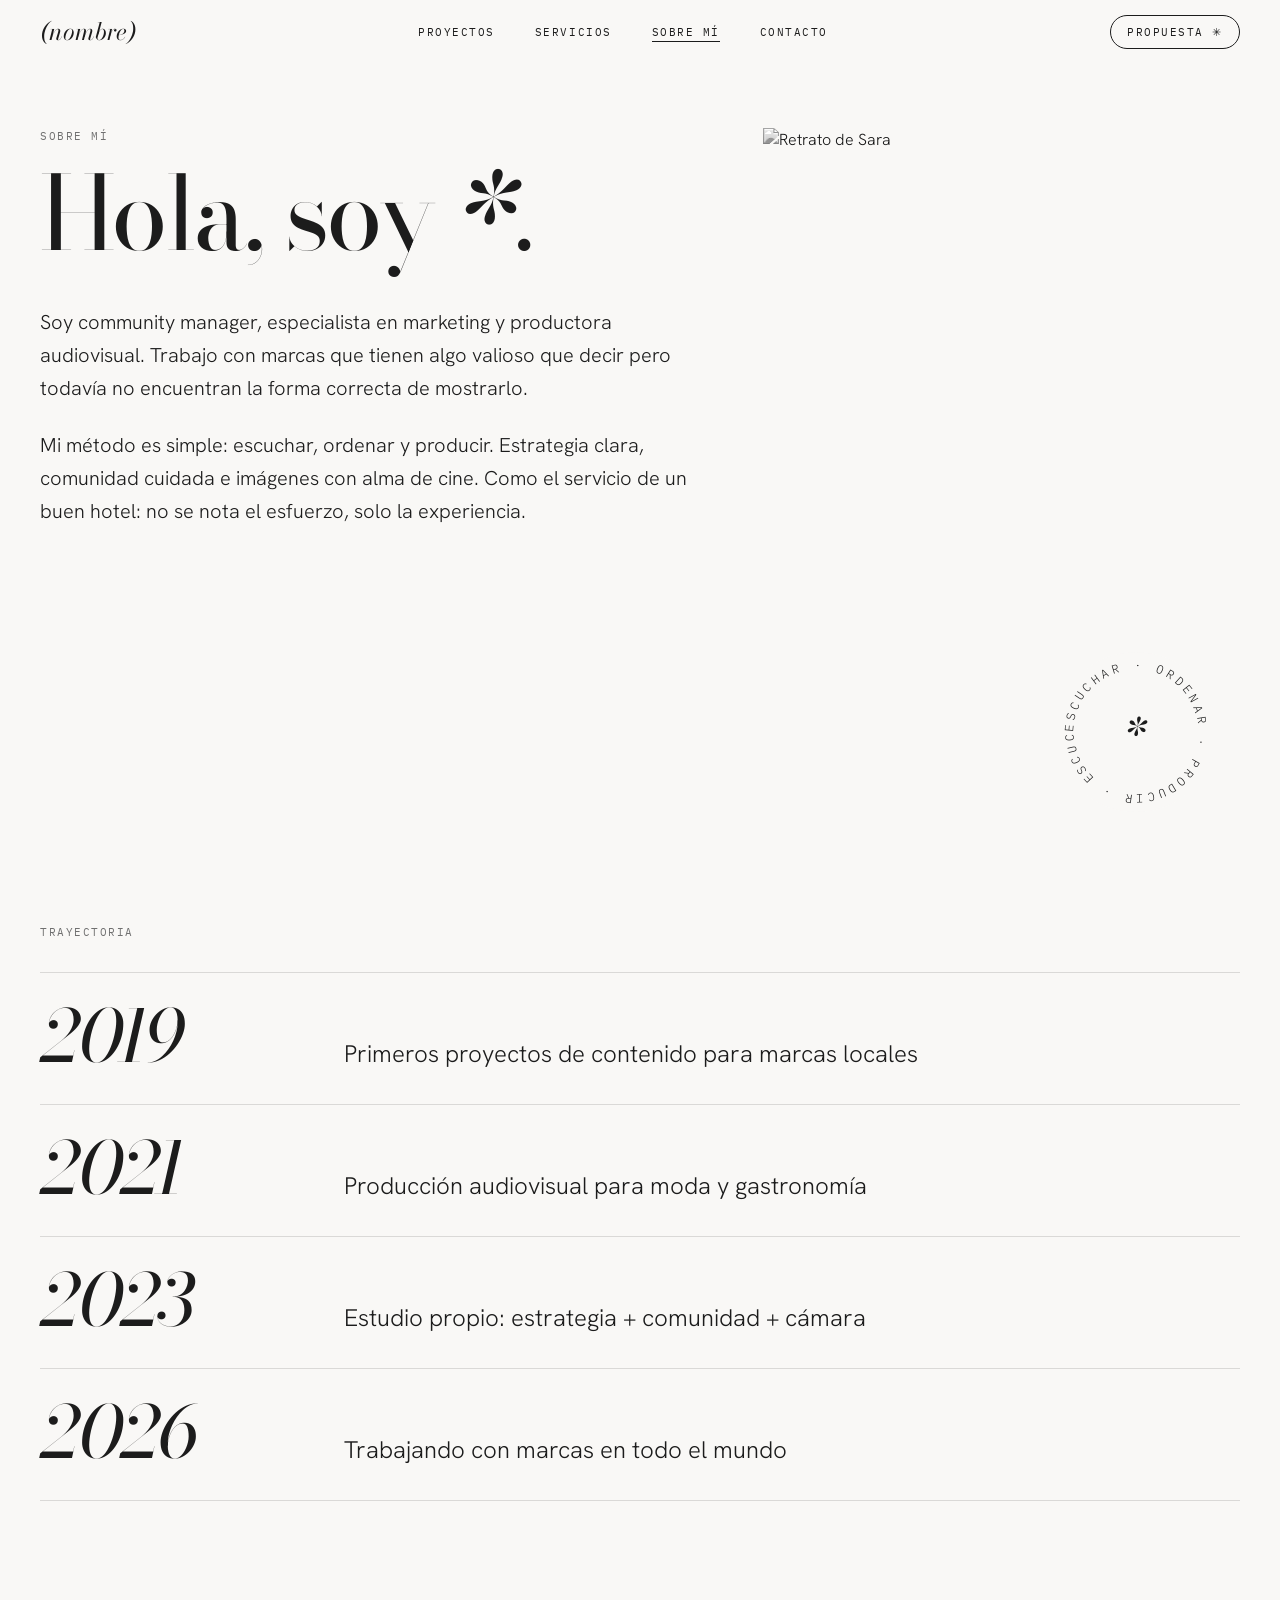
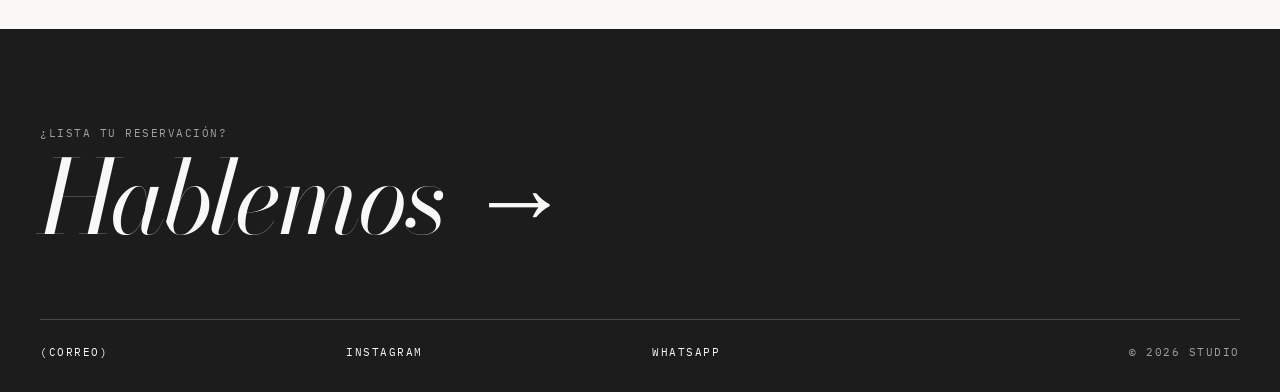
==== sobre-mi.html @ e4e84580 "Add files via upload" ====
<!doctype html>
<html lang="es">
  <head>
    <meta charset="utf-8" />
    <meta name="viewport" content="width=device-width, initial-scale=1" />
    <title>Sobre mí — Sara</title>
    <meta
      name="description"
      content="Conoce a Sara: community manager, estratega de marketing y productora audiovisual."
    />
    <meta property="og:title" content="Sobre mí — Sara" />
    <meta property="og:description" content="La historia y el método detrás de cada proyecto." />
    <link rel="icon" href="assets/favicon.ico" type="image/x-icon" />

    <!-- Tipografías de Google Fonts -->
    <link rel="preconnect" href="https://fonts.googleapis.com" />
    <link rel="preconnect" href="https://fonts.gstatic.com" crossorigin />
    <link
      rel="stylesheet"
      href="https://fonts.googleapis.com/css2?family=Bodoni+Moda:ital,opsz,wght@0,6..96,400;0,6..96,500;1,6..96,400&family=Hanken+Grotesk:wght@300;400;500&family=IBM+Plex+Mono:wght@400;500&display=swap"
    />

    <!-- Hoja de estilos principal -->
    <link rel="stylesheet" href="styles.css" />
  </head>
  <body>
    <!-- ================= CABECERA ================= -->
    <header class="site-header">
      <div class="container header-inner">
        <a href="index.html" class="brand-logo">(nombre)</a>

        <nav class="label desktop-nav" aria-label="Navegación principal">
          <a href="proyectos.html" class="link-line">Proyectos</a>
          <a href="servicios.html" class="link-line">Servicios</a>
          <a href="sobre-mi.html" class="link-line active">Sobre mí</a>
          <a href="contacto.html" class="link-line">Contacto</a>
        </nav>

        <div class="label desktop-cta">
          <a href="propuesta.html" class="pill-cta">PROPUESTA ✳</a>
        </div>

        <button class="label menu-toggle" aria-label="Abrir menú" aria-expanded="false">Menú</button>
      </div>

      <div class="mobile-menu">
        <nav class="mobile-nav-list">
          <a href="proyectos.html" class="display animate-rise mobile-nav-link" style="animation-delay: 0ms">Proyectos</a>
          <a href="servicios.html" class="display animate-rise mobile-nav-link" style="animation-delay: 70ms">Servicios</a>
          <a href="sobre-mi.html" class="display animate-rise mobile-nav-link" style="animation-delay: 140ms">Sobre mí</a>
          <a href="contacto.html" class="display animate-rise mobile-nav-link" style="animation-delay: 210ms">Contacto</a>
          <a href="propuesta.html" class="display animate-rise mobile-nav-link" style="animation-delay: 280ms">Propuesta</a>
        </nav>
      </div>
    </header>

    <!-- ================= CONTENIDO PRINCIPAL ================= -->
    <main>
      <div class="container page-wrapper">
        <div class="about-grid">
          <div class="about-left">
            <p class="label text-muted">Sobre mí</p>
            <h1 class="display page-giant-title">Hola, soy <em>*.</em></h1>

            <div class="reveal about-bio">
              <p style="margin: 0">
                Soy community manager, especialista en marketing y productora audiovisual. Trabajo con marcas que
                tienen algo valioso que decir pero todavía no encuentran la forma correcta de mostrarlo.
              </p>
              <p style="margin: 0">
                Mi método es simple: escuchar, ordenar y producir. Estrategia clara, comunidad cuidada e imágenes con
                alma de cine. Como el servicio de un buen hotel: no se nota el esfuerzo, solo la experiencia.
              </p>
            </div>
          </div>

          <div class="about-right">
            <img
              src="assets/sara-hero.jpg"
              alt="Retrato de Sara"
              width="1200"
              height="1600"
              class="photo about-portrait"
            />
            <div class="seal about-seal">
              <svg viewBox="0 0 200 200">
                <defs>
                  <path id="seal-circle-about" d="M100,100 m-78,0 a78,78 0 1,1 156,0 a78,78 0 1,1 -156,0" />
                </defs>
                <text>
                  <textPath href="#seal-circle-about">
                    Escuchar · Ordenar · Producir · Escuchar · Ordenar · Producir ·
                  </textPath>
                </text>
              </svg>
              <span class="seal-center">*</span>
            </div>
          </div>
        </div>

        <!-- Línea de tiempo (Trayectoria) -->
        <section class="timeline-section">
          <p class="label text-muted" style="margin-bottom: 2rem">Trayectoria</p>

          <div class="reveal timeline-row" style="transition-delay: 0ms">
            <span class="display timeline-year">2019</span>
            <span class="timeline-text">Primeros proyectos de contenido para marcas locales</span>
          </div>

          <div class="reveal timeline-row" style="transition-delay: 80ms">
            <span class="display timeline-year">2021</span>
            <span class="timeline-text">Producción audiovisual para moda y gastronomía</span>
          </div>

          <div class="reveal timeline-row" style="transition-delay: 160ms">
            <span class="display timeline-year">2023</span>
            <span class="timeline-text">Estudio propio: estrategia + comunidad + cámara</span>
          </div>

          <div class="reveal timeline-row" style="transition-delay: 240ms">
            <span class="display timeline-year">2026</span>
            <span class="timeline-text">Trabajando con marcas en todo el mundo</span>
          </div>
        </section>
      </div>
    </main>

    <!-- ================= PIE DE PÁGINA ================= -->
    <footer class="site-footer">
      <div class="container footer-inner">
        <p class="label footer-kicker">¿Lista tu reservación?</p>
        <a href="contacto.html" class="display footer-giant-link">
          Hablemos <span class="footer-arrow">→</span>
        </a>

        <div class="label footer-bottom">
          <a href="mailto:hola@sara.studio" class="link-line" style="width: fit-content">(CORREO)</a>
          <a href="https://instagram.com/" target="_blank" rel="noreferrer" class="link-line" style="width: fit-content">
            Instagram
          </a>
          <a href="https://wa.me/" target="_blank" rel="noreferrer" class="link-line" style="width: fit-content">
            WhatsApp
          </a>
          <span class="footer-copy">© 2026 STUDIO</span>
        </div>
      </div>
    </footer>

    <script src="main.js"></script>
  </body>
</html>
---- styles.css ----
/* ==========================================================================
   PORTFOLIO EDITORIAL — HOJA DE ESTILOS PRINCIPAL (styles.css)
   Estética: Blanco y negro, minimalista, lujo silencioso ("Hotel 5 estrellas")
   Tipografías: Bodoni Moda (Display) · Hanken Grotesk (Texto) · IBM Plex Mono (Labels)
   ========================================================================== */

:root {
  --font-display: "Bodoni Moda", "Times New Roman", serif;
  --font-sans: "Hanken Grotesk", ui-sans-serif, system-ui, -apple-system, sans-serif;
  --font-mono: "IBM Plex Mono", ui-monospace, monospace;

  --paper: #f9f8f6;
  --ink: #1c1c1c;
  --muted: #707070;
  --accent: #eae8e3;
  --border: rgba(28, 28, 28, 0.14);
  --input: rgba(28, 28, 28, 0.25);
  --destructive: #9e2a2b;

  --ease-lux: cubic-bezier(0.19, 1, 0.22, 1);
}

/* ==========================================================================
   1. RESET Y BASE
   ========================================================================== */

*,
*::before,
*::after {
  box-sizing: border-box;
  border-color: var(--border);
}

html {
  scroll-behavior: smooth;
}

body {
  margin: 0;
  background-color: var(--paper);
  color: var(--ink);
  font-family: var(--font-sans);
  font-weight: 300;
  line-height: 1.5;
  -webkit-font-smoothing: antialiased;
  overflow-x: hidden;
}

::selection {
  background: var(--ink);
  color: var(--paper);
}

a {
  color: inherit;
  text-decoration: none;
}

ul,
ol {
  list-style: none;
  margin: 0;
  padding: 0;
}

img {
  display: block;
  max-width: 100%;
  height: auto;
}

button,
input,
textarea {
  font-family: inherit;
  color: inherit;
}

main {
  min-height: 100vh;
}

/* ==========================================================================
   2. TIPOGRAFÍA Y UTILIDADES EDITORIALES
   ========================================================================== */

.container {
  max-width: 1600px;
  margin-left: auto;
  margin-right: auto;
  padding-left: 1.25rem;
  padding-right: 1.25rem;
}

@media (min-width: 768px) {
  .container {
    padding-left: 2.5rem;
    padding-right: 2.5rem;
  }
}

.display {
  font-family: var(--font-display);
  font-weight: 400;
  letter-spacing: -0.035em;
  line-height: 0.88;
  margin: 0;
}

.label {
  font-family: var(--font-mono);
  font-size: 0.68rem;
  font-weight: 400;
  letter-spacing: 0.14em;
  text-transform: uppercase;
  margin: 0;
}

.text-muted {
  color: var(--muted);
}

.italic {
  font-style: italic;
}

/* Subrayado fino animado para enlaces */
.link-line {
  position: relative;
  display: inline-block;
}

.link-line::after {
  content: "";
  position: absolute;
  left: 0;
  bottom: -2px;
  height: 1px;
  width: 100%;
  background: currentColor;
  transform: scaleX(0);
  transform-origin: right;
  transition: transform 0.6s var(--ease-lux);
}

.link-line:hover::after,
.link-line.active::after {
  transform: scaleX(1);
  transform-origin: left;
}

/* ==========================================================================
   3. BOTONES
   ========================================================================== */

.btn {
  display: inline-flex;
  align-items: center;
  justify-content: center;
  gap: 0.5rem;
  font-family: var(--font-mono);
  font-size: 0.72rem;
  letter-spacing: 0.14em;
  text-transform: uppercase;
  padding: 1rem 1.75rem;
  border: 1px solid var(--ink);
  cursor: pointer;
  transition:
    background-color 0.5s var(--ease-lux),
    color 0.5s var(--ease-lux),
    transform 0.4s var(--ease-lux),
    opacity 0.3s ease;
}

.btn:disabled {
  opacity: 0.5;
  cursor: not-allowed;
}

.btn-primary {
  background-color: var(--ink);
  color: var(--paper);
}

.btn-primary:hover:not(:disabled) {
  background-color: transparent;
  color: var(--ink);
}

.btn-outline {
  background-color: transparent;
  color: var(--ink);
}

.btn-outline:hover:not(:disabled) {
  background-color: var(--ink);
  color: var(--paper);
}

.btn-group {
  display: flex;
  flex-wrap: wrap;
  align-items: flex-end;
  gap: 0.75rem;
}

/* ==========================================================================
   4. ANIMACIONES Y EFECTOS VISUALES
   ========================================================================== */

@keyframes marquee {
  from {
    transform: translateX(0);
  }

  to {
    transform: translateX(-50%);
  }
}

@keyframes rise {
  from {
    opacity: 0;
    transform: translateY(0.6em);
    filter: blur(6px);
  }

  to {
    opacity: 1;
    transform: translateY(0);
    filter: blur(0);
  }
}

@keyframes spin-slow {
  from {
    transform: rotate(0deg);
  }

  to {
    transform: rotate(360deg);
  }
}

@keyframes caret {
  50% {
    opacity: 0;
  }
}

.animate-rise {
  animation: rise 1.1s var(--ease-lux) both;
}

.rise-word-wrap {
  display: inline-block;
  overflow: hidden;
  padding-bottom: 0.08em;
  vertical-align: bottom;
}

.rise-word {
  display: inline-block;
  animation: rise 1.1s var(--ease-lux) both;
}

/* Aparición suave al hacer scroll */
.reveal {
  opacity: 0;
  transform: translateY(40px);
  transition:
    opacity 1.2s var(--ease-lux),
    transform 1.2s var(--ease-lux);
}

.reveal[data-visible="true"] {
  opacity: 1;
  transform: none;
}

/* Efecto fotográfico blanco y negro editorial */
.photo {
  filter: grayscale(1) contrast(1.05);
  transition:
    transform 1.6s var(--ease-lux),
    filter 1.2s var(--ease-lux);
}

.photo-zoom-wrap {
  overflow: hidden;
}

.photo-zoom-wrap:hover .photo {
  transform: scale(1.04);
}

/* Textura de grano cinematográfico */
.grain {
  position: relative;
}

.grain::after {
  content: "";
  position: absolute;
  inset: 0;
  pointer-events: none;
  opacity: 0.07;
  background-image: url("data:image/svg+xml;utf8,<svg xmlns='http://www.w3.org/2000/svg' width='160' height='160'><filter id='n'><feTurbulence type='fractalNoise' baseFrequency='0.9' numOctaves='2'/></filter><rect width='100%' height='100%' filter='url(%23n)'/></svg>");
}

/* Sello circular giratorio */
.seal {
  position: relative;
  width: 8rem;
  height: 8rem;
  border-radius: 9999px;
  background-color: var(--paper);
}

@media (min-width: 768px) {
  .seal {
    width: 10rem;
    height: 10rem;
  }
}

.seal svg {
  width: 100%;
  height: 100%;
  animation: spin-slow 18s linear infinite;
}

.seal text {
  fill: var(--ink);
  font-family: var(--font-mono);
  font-size: 15px;
  text-transform: uppercase;
  letter-spacing: 0.3em;
}

.seal-center {
  position: absolute;
  inset: 0;
  display: flex;
  align-items: center;
  justify-content: center;
  font-family: var(--font-display);
  font-size: 2.25rem;
  font-style: italic;
}

/* Cinta en movimiento (Marquee) */
.marquee {
  overflow: hidden;
  white-space: nowrap;
  border-top: 1px solid var(--ink);
  border-bottom: 1px solid var(--ink);
  padding: 1.25rem 0;
}

.marquee-track {
  display: inline-flex;
  width: max-content;
  animation: marquee 38s linear infinite;
}

.marquee-track.reverse {
  animation: marquee 46s linear infinite reverse;
}

.marquee-item {
  font-family: var(--font-display);
  font-style: italic;
  font-size: 2.25rem;
  margin: 0 2rem;
  display: inline-flex;
  align-items: center;
  gap: 2rem;
}

@media (min-width: 768px) {
  .marquee-item {
    font-size: 3.75rem;
  }
}

.marquee-star {
  font-family: var(--font-mono);
  font-size: 1.5rem;
  font-style: normal;
}

/* Cursor parpadeante */
.caret {
  display: inline-block;
  width: 0.5ch;
  height: 1em;
  vertical-align: -0.12em;
  background: currentColor;
  animation: caret 1s steps(1) infinite;
}

/* ==========================================================================
   5. CABECERA Y NAVEGACIÓN (HEADER)
   ========================================================================== */

.site-header {
  position: fixed;
  top: 0;
  left: 0;
  right: 0;
  z-index: 50;
  background-color: transparent;
  transition:
    background-color 0.7s var(--ease-lux),
    border-color 0.7s var(--ease-lux),
    backdrop-filter 0.7s var(--ease-lux);
}

.site-header.scrolled {
  background-color: rgba(249, 248, 246, 0.85);
  backdrop-filter: blur(12px);
  border-bottom: 1px solid var(--border);
}

.header-inner {
  display: flex;
  align-items: center;
  justify-content: space-between;
  height: 4rem;
}

.brand-logo {
  font-family: var(--font-display);
  font-size: 1.5rem;
  font-style: italic;
}

.desktop-nav {
  display: none;
  align-items: center;
  gap: 2.5rem;
}

.desktop-cta {
  display: none;
  align-items: center;
  gap: 1.5rem;
}

.pill-cta {
  border: 1px solid var(--ink);
  border-radius: 9999px;
  padding: 0.5rem 1rem;
  transition:
    background-color 0.5s var(--ease-lux),
    color 0.5s var(--ease-lux);
}

.pill-cta:hover {
  background-color: var(--ink);
  color: var(--paper);
}

.menu-toggle {
  background: none;
  border: none;
  padding: 0;
  cursor: pointer;
}

@media (min-width: 768px) {

  .desktop-nav,
  .desktop-cta {
    display: flex;
  }

  .menu-toggle {
    display: none;
  }
}

/* Menú móvil desplegable */
.mobile-menu {
  display: none;
  flex-direction: column;
  justify-content: space-between;
  height: calc(100dvh - 4rem);
  background-color: var(--paper);
  padding: 2.5rem 1.25rem;
}

.mobile-menu.open {
  display: flex;
}

.mobile-nav-list {
  display: flex;
  flex-direction: column;
  gap: 1rem;
}

.mobile-nav-link {
  font-size: 3.5rem;
}

/* ==========================================================================
   6. PIE DE PÁGINA (FOOTER)
   ========================================================================== */

.site-footer {
  background-color: var(--ink);
  color: var(--paper);
}

.footer-inner {
  padding-top: 6rem;
  padding-bottom: 2rem;
}

.footer-kicker {
  opacity: 0.6;
}

.footer-giant-link {
  display: block;
  margin-top: 1rem;
  font-size: 13vw;
  font-style: italic;
  line-height: 0.8;
}

@media (min-width: 768px) {
  .footer-giant-link {
    font-size: 8vw;
  }
}

.footer-arrow {
  display: inline-block;
  transition: transform 0.7s var(--ease-lux);
}

.footer-giant-link:hover .footer-arrow {
  transform: translateX(1.5rem);
}

.footer-bottom {
  margin-top: 5rem;
  padding-top: 1.5rem;
  border-top: 1px solid rgba(249, 248, 246, 0.2);
  display: grid;
  gap: 1.5rem;
}

@media (min-width: 768px) {
  .footer-bottom {
    grid-template-columns: repeat(4, 1fr);
  }

  .footer-copy {
    text-align: right;
  }
}

.footer-copy {
  opacity: 0.6;
}

/* ==========================================================================
   7. PÁGINA DE INICIO (index.html)
   ========================================================================== */

.hero-section {
  min-height: 100dvh;
  padding-top: 7rem;
  padding-bottom: 4rem;
  display: grid;
  grid-template-columns: repeat(12, 1fr);
  gap: 1.25rem;
}

.hero-left {
  grid-column: span 12;
  display: flex;
  flex-direction: column;
  justify-content: space-between;
}

.hero-right {
  grid-column: span 12;
  position: relative;
  margin-top: 2.5rem;
}

@media (min-width: 768px) {
  .hero-left {
    grid-column: span 7;
  }

  .hero-right {
    grid-column: span 5;
    margin-top: 0;
  }
}

.meta-row {
  display: flex;
  justify-content: space-between;
}

.hero-title {
  margin-top: 2.5rem;
  font-size: 19vw;
}

@media (min-width: 768px) {
  .hero-title {
    font-size: 7.5vw;
  }
}

.hero-bottom-grid {
  margin-top: 2.5rem;
  display: grid;
  gap: 2rem;
}

@media (min-width: 768px) {
  .hero-bottom-grid {
    grid-template-columns: repeat(2, 1fr);
  }
}

.hero-lead {
  max-width: 24rem;
  font-size: 1.125rem;
  line-height: 1.65;
  margin: 0;
}

.hero-photo-frame {
  position: relative;
  height: 100%;
  min-height: 70vh;
  overflow: hidden;
}

.hero-photo-frame img {
  position: absolute;
  inset: 0;
  width: 100%;
  height: 100%;
  object-fit: cover;
}

.hero-photo-frame:hover .photo {
  transform: scale(1.05);
}

.hero-seal {
  position: absolute;
  left: -2.5rem;
  bottom: 4rem;
  display: none;
}

@media (min-width: 768px) {
  .hero-seal {
    display: block;
  }
}

/* Declaración Concierge */
.section-spacer {
  padding-top: 8rem;
  padding-bottom: 8rem;
}

@media (min-width: 768px) {
  .section-spacer {
    padding-top: 12rem;
    padding-bottom: 12rem;
  }
}

.statement-text {
  max-width: 72rem;
  font-size: 3rem;
  line-height: 1.02;
}

@media (min-width: 768px) {
  .statement-text {
    font-size: 6rem;
  }
}

/* Proyectos destacados en Inicio */
.section-header {
  margin-bottom: 3rem;
  padding-bottom: 1.5rem;
  border-bottom: 1px solid var(--border);
  display: flex;
  align-items: flex-end;
  justify-content: space-between;
}

.section-title {
  font-size: 3.75rem;
}

@media (min-width: 768px) {
  .section-title {
    font-size: 6rem;
  }
}

.featured-grid {
  display: grid;
  column-gap: 1.25rem;
  row-gap: 4rem;
}

@media (min-width: 768px) {
  .featured-grid {
    grid-template-columns: repeat(12, 1fr);
  }

  .featured-item-1 {
    grid-column: span 7;
  }

  .featured-item-2 {
    grid-column: span 5;
    margin-top: 10rem;
  }

  .featured-item-3 {
    grid-column: 4 / span 6;
  }
}

.project-card-img {
  aspect-ratio: 4 / 5;
  width: 100%;
  object-fit: cover;
}

.project-card-title {
  margin-top: 0.5rem;
  font-size: 2.25rem;
  transition: font-style 0.7s var(--ease-lux);
}

@media (min-width: 768px) {
  .project-card-title {
    font-size: 3rem;
  }
}

.project-card-link:hover .project-card-title {
  font-style: italic;
}

/* Banner de Lobby */
.lobby-banner {
  position: relative;
  height: 80vh;
  overflow: hidden;
}

.lobby-banner img {
  position: absolute;
  inset: 0;
  width: 100%;
  height: 100%;
  object-fit: cover;
}

.lobby-overlay {
  position: absolute;
  inset: 0;
  background-color: rgba(28, 28, 28, 0.4);
  color: var(--paper);
  display: flex;
  flex-direction: column;
  align-items: center;
  justify-content: center;
  padding: 1.25rem;
  text-align: center;
}

.lobby-quote {
  margin-top: 1.5rem;
  max-width: 56rem;
  font-size: 3rem;
  font-style: italic;
}

@media (min-width: 768px) {
  .lobby-quote {
    font-size: 6rem;
  }
}

/* Lista de servicios en Inicio */
.services-list-item {
  border-top: 1px solid var(--border);
}

.services-list-item:last-child {
  border-bottom: 1px solid var(--border);
}

.service-row-link {
  display: grid;
  grid-template-columns: repeat(12, 1fr);
  align-items: baseline;
  gap: 1rem;
  padding: 2rem 0;
  transition:
    background-color 0.5s var(--ease-lux),
    color 0.5s var(--ease-lux);
}

@media (min-width: 768px) {
  .service-row-link {
    padding: 2rem 1.5rem;
  }
}

.service-row-link:hover {
  background-color: var(--ink);
  color: var(--paper);
}

.service-num {
  grid-column: span 2;
}

.service-name {
  grid-column: span 10;
  font-size: 2.25rem;
  transition: transform 0.7s var(--ease-lux);
}

.service-row-link:hover .service-name {
  transform: translateX(1rem);
  font-style: italic;
}

.service-desc {
  grid-column: span 12;
}

.service-arrow {
  display: none;
  text-align: right;
}

@media (min-width: 768px) {
  .service-num {
    grid-column: span 1;
  }

  .service-name {
    grid-column: span 6;
    font-size: 3.75rem;
  }

  .service-desc {
    grid-column: span 4;
  }

  .service-arrow {
    display: block;
    grid-column: span 1;
  }
}

/* Caja CTA Propuesta */
.cta-box {
  border: 1px solid var(--ink);
  padding: 2rem;
  display: grid;
  align-items: center;
  gap: 2.5rem;
}

@media (min-width: 768px) {
  .cta-box {
    padding: 4rem;
    grid-template-columns: 1fr auto;
  }
}

.cta-title {
  margin-top: 1rem;
  font-size: 3rem;
}

@media (min-width: 768px) {
  .cta-title {
    font-size: 4.5rem;
  }
}

/* ==========================================================================
   8. PÁGINA DE PROYECTOS (proyectos.html)
   ========================================================================== */

.page-wrapper {
  padding-top: 8rem;
  padding-bottom: 8rem;
}

.page-giant-title {
  margin-top: 1.5rem;
  font-size: 14vw;
}

@media (min-width: 768px) {
  .page-giant-title {
    font-size: 8vw;
  }
}

/* Lista interactiva en escritorio con imagen flotante */
.projects-hover-list {
  position: relative;
  margin-top: 4rem;
  display: none;
}

@media (min-width: 768px) {
  .projects-hover-list {
    display: block;
  }
}

.project-row {
  display: grid;
  grid-template-columns: repeat(12, 1fr);
  align-items: baseline;
  gap: 1rem;
  padding: 2rem 0;
  border-top: 1px solid var(--border);
  cursor: pointer;
  transition: opacity 0.5s var(--ease-lux);
}

.project-row:last-of-type {
  border-bottom: 1px solid var(--border);
}

.project-row.dimmed {
  opacity: 0.25;
}

.project-row-code {
  grid-column: span 2;
}

.project-row-title {
  grid-column: span 5;
  font-size: 4.5rem;
  transition: font-style 0.7s var(--ease-lux);
}

.project-row:hover .project-row-title {
  font-style: italic;
}

.project-row-summary {
  grid-column: span 3;
}

.project-row-meta {
  grid-column: span 2;
  text-align: right;
}

.floating-preview {
  pointer-events: none;
  position: fixed;
  z-index: 40;
  width: 18rem;
  transform: translate(-50%, -50%) scale(0.75);
  opacity: 0;
  overflow: hidden;
  transition:
    opacity 0.5s var(--ease-lux),
    transform 0.5s var(--ease-lux);
}

.floating-preview.visible {
  transform: translate(-50%, -50%) scale(1);
  opacity: 1;
}

/* Tarjetas apiladas en móvil */
.projects-mobile-list {
  margin-top: 3rem;
  display: grid;
  gap: 3.5rem;
}

@media (min-width: 768px) {
  .projects-mobile-list {
    display: none;
  }
}

/* Galería inferior 4 columnas */
.projects-gallery {
  margin-top: 8rem;
  display: none;
  gap: 1.25rem;
}

@media (min-width: 768px) {
  .projects-gallery {
    display: grid;
    grid-template-columns: repeat(4, 1fr);
  }

  .projects-gallery-offset {
    margin-top: 6rem;
  }
}

/* ==========================================================================
   9. PÁGINA DE SERVICIOS (servicios.html)
   ========================================================================== */

.suites-grid {
  display: grid;
  gap: 1px;
  background-color: var(--border);
  border: 1px solid var(--border);
}

@media (min-width: 768px) {
  .suites-grid {
    grid-template-columns: repeat(2, 1fr);
  }
}

.suite-card {
  background-color: var(--paper);
  padding: 2rem;
  transition:
    background-color 0.7s var(--ease-lux),
    color 0.7s var(--ease-lux);
}

@media (min-width: 768px) {
  .suite-card {
    padding: 3.5rem;
  }
}

.suite-card:hover {
  background-color: var(--ink);
  color: var(--paper);
}

.suite-title {
  margin-top: 4rem;
  font-size: 3rem;
}

@media (min-width: 768px) {
  .suite-title {
    font-size: 4.5rem;
  }
}

.suite-detail {
  margin-top: 1.5rem;
  max-width: 28rem;
  font-size: 1.125rem;
}

.suite-items {
  margin-top: 2.5rem;
  display: grid;
  gap: 0.75rem;
}

.suite-items li {
  padding-top: 0.75rem;
  border-top: 1px solid currentColor;
  opacity: 0.85;
}

.advisory-grid {
  display: grid;
  gap: 2.5rem;
}

@media (min-width: 768px) {
  .advisory-grid {
    grid-template-columns: repeat(2, 1fr);
  }
}

.advisory-right {
  display: flex;
  flex-direction: column;
  align-items: flex-start;
  justify-content: flex-end;
  gap: 1rem;
}

/* ==========================================================================
   10. PÁGINA SOBRE MÍ (sobre-mi.html)
   ========================================================================== */

.about-grid {
  display: grid;
  gap: 2.5rem;
}

@media (min-width: 768px) {
  .about-grid {
    grid-template-columns: repeat(12, 1fr);
  }

  .about-left {
    grid-column: span 7;
  }

  .about-right {
    grid-column: span 5;
    position: relative;
  }
}

.about-bio {
  margin-top: 3rem;
  max-width: 42rem;
  display: grid;
  gap: 1.5rem;
  font-size: 1.25rem;
  line-height: 1.65;
}

.about-portrait {
  aspect-ratio: 3 / 4;
  width: 100%;
  object-fit: cover;
}

.about-seal {
  position: absolute;
  bottom: -3rem;
  right: 1.5rem;
}

.timeline-section {
  margin-top: 10rem;
}

.timeline-row {
  display: grid;
  grid-template-columns: repeat(12, 1fr);
  align-items: baseline;
  gap: 1rem;
  padding: 2rem 0;
  border-top: 1px solid var(--border);
}

.timeline-row:last-child {
  border-bottom: 1px solid var(--border);
}

.timeline-year {
  grid-column: span 4;
  font-size: 3rem;
  font-style: italic;
}

.timeline-text {
  grid-column: span 8;
  font-size: 1.125rem;
}

@media (min-width: 768px) {
  .timeline-year {
    grid-column: span 3;
    font-size: 4.5rem;
  }

  .timeline-text {
    grid-column: span 9;
    font-size: 1.5rem;
  }
}

/* ==========================================================================
   11. PÁGINA DE CONTACTO (contacto.html)
   ========================================================================== */

.contact-list {
  margin-top: 4rem;
}

.contact-item {
  border-top: 1px solid var(--border);
}

.contact-item:last-child {
  border-bottom: 1px solid var(--border);
}

.contact-link {
  display: flex;
  align-items: baseline;
  justify-content: space-between;
  padding: 2rem 0;
}

.contact-value {
  font-size: 1.875rem;
  transition:
    transform 0.7s var(--ease-lux),
    font-style 0.7s var(--ease-lux);
}

@media (min-width: 768px) {
  .contact-value {
    font-size: 3.75rem;
  }
}

.contact-link:hover .contact-value {
  transform: translateX(-1rem);
  font-style: italic;
}

.contact-photo {
  width: 100%;
  height: 100%;
  min-height: 50vh;
  object-fit: cover;
}

/* ==========================================================================
   12. PÁGINA DE PROPUESTA A MEDIDA (propuesta.html)
   ========================================================================== */

.proposal-grid {
  margin-top: 4rem;
  display: grid;
  gap: 4rem;
}

@media (min-width: 768px) {
  .proposal-grid {
    grid-template-columns: repeat(12, 1fr);
  }

  .proposal-form {
    grid-column: span 5;
  }

  .proposal-result-col {
    grid-column: span 7;
  }
}

.proposal-form {
  display: grid;
  align-content: start;
  gap: 2.5rem;
}

.form-field {
  display: grid;
  gap: 0.75rem;
}

.form-input,
.form-textarea {
  background: transparent;
  border: none;
  border-bottom: 1px solid var(--input);
  padding: 0 0 0.75rem 0;
  font-size: 1.125rem;
  font-weight: 300;
  outline: none;
  transition: border-color 0.3s ease;
}

.form-textarea {
  resize: none;
}

.form-input::placeholder,
.form-textarea::placeholder {
  color: rgba(112, 112, 112, 0.6);
}

.form-input:focus,
.form-textarea:focus {
  border-bottom-color: var(--ink);
}

.chips-wrap {
  display: flex;
  flex-wrap: wrap;
  gap: 0.5rem;
}

.chip-btn {
  background: transparent;
  border: 1px solid var(--ink);
  border-radius: 9999px;
  padding: 0.5rem 1rem;
  cursor: pointer;
  transition:
    background-color 0.4s var(--ease-lux),
    color 0.4s var(--ease-lux);
}

.chip-btn:hover {
  background-color: var(--accent);
}

.chip-btn[aria-pressed="true"] {
  background-color: var(--ink);
  color: var(--paper);
}

.proposal-card {
  min-height: 60vh;
  border: 1px solid var(--ink);
  padding: 2rem;
}

@media (min-width: 768px) {
  .proposal-card {
    padding: 3rem;
  }
}

.proposal-empty {
  height: 40vh;
  display: flex;
  flex-direction: column;
  align-items: center;
  justify-content: center;
  text-align: center;
}

.proposal-output h3 {
  font-family: var(--font-display);
  font-weight: 400;
  font-size: 2.25rem;
  line-height: 0.95;
  margin-top: 2.5rem;
  margin-bottom: 0.75rem;
  padding-top: 1.5rem;
  border-top: 1px solid var(--border);
}

.proposal-output h3:first-child {
  margin-top: 0;
}

@media (min-width: 768px) {
  .proposal-output h3 {
    font-size: 3rem;
  }
}

.proposal-output p {
  margin-top: 1rem;
  font-size: 1.125rem;
  line-height: 1.65;
}

.proposal-output ul {
  margin-top: 1rem;
  display: grid;
  gap: 0.75rem;
}

.proposal-output li {
  display: flex;
  gap: 1rem;
  line-height: 1.65;
}

.proposal-actions {
  margin-top: 3rem;
  padding-top: 2rem;
  border-top: 1px solid var(--border);
  display: flex;
  flex-wrap: wrap;
  gap: 0.75rem;
}
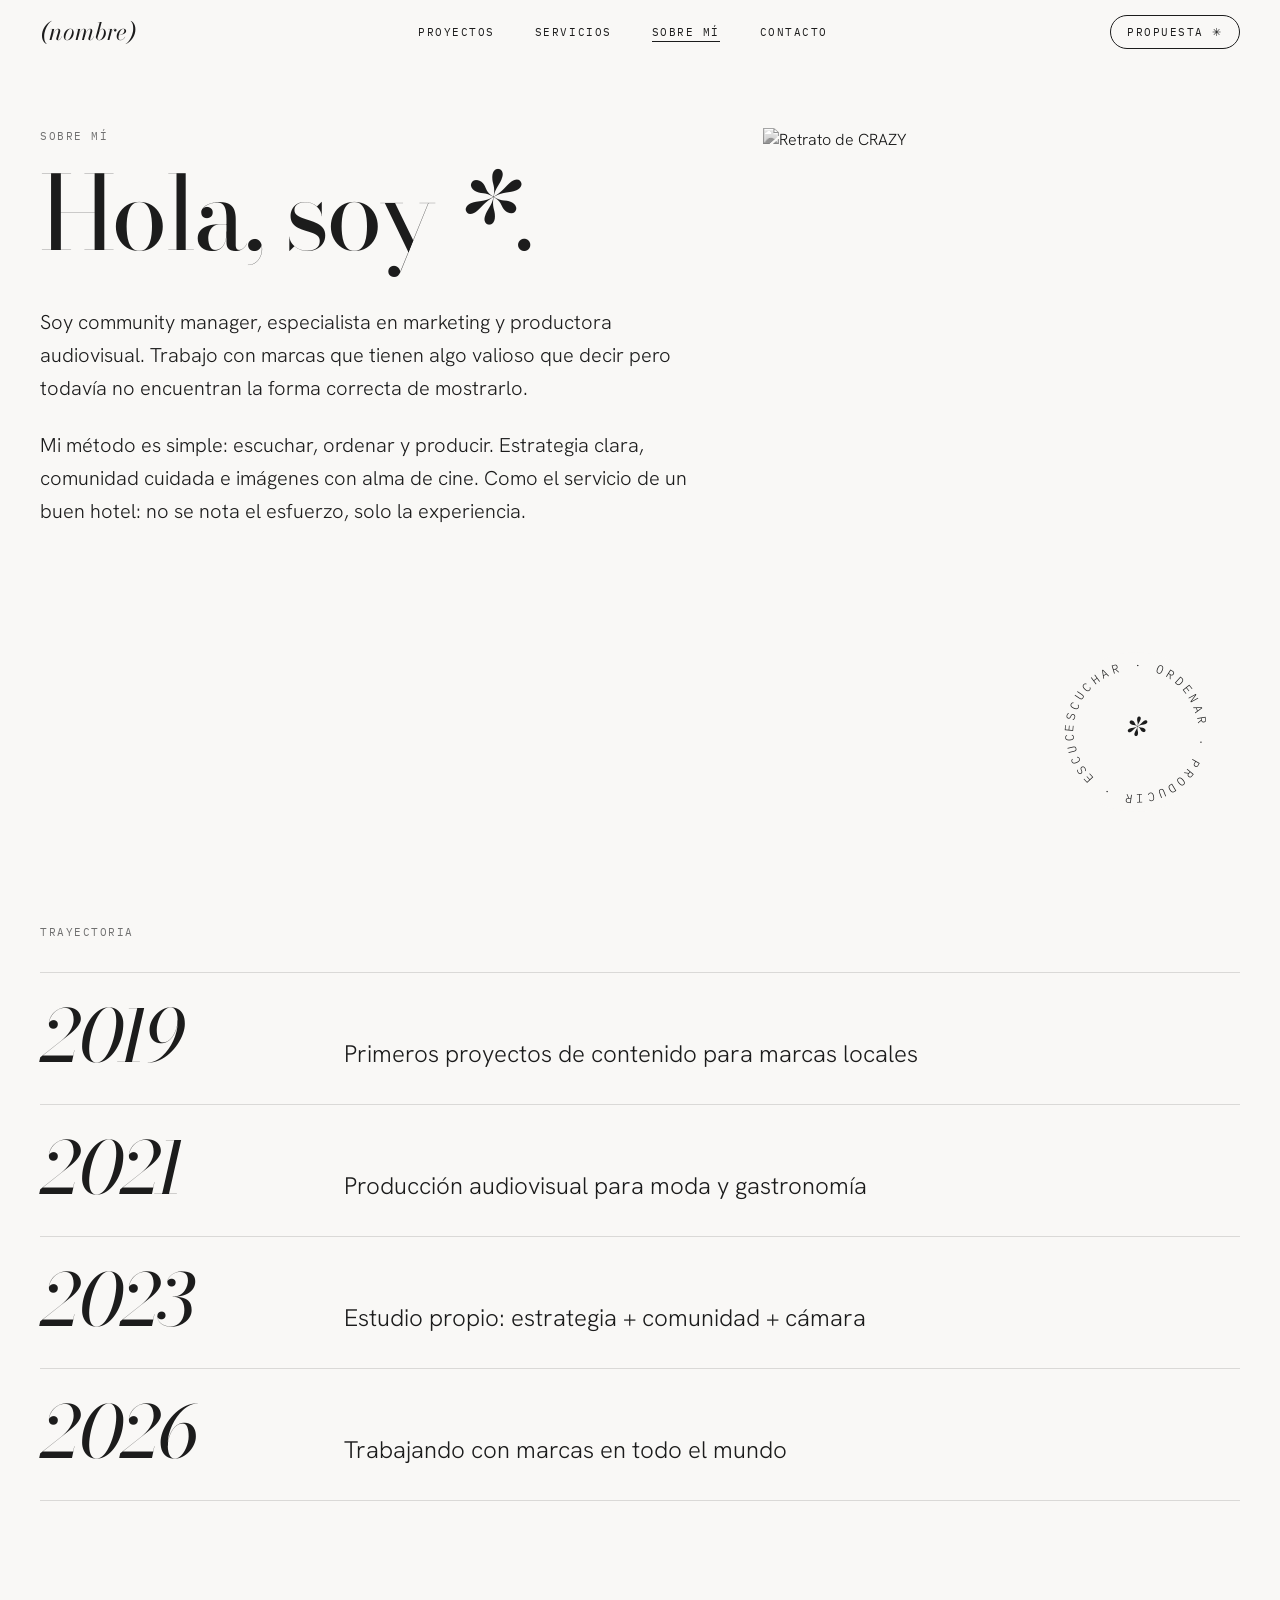
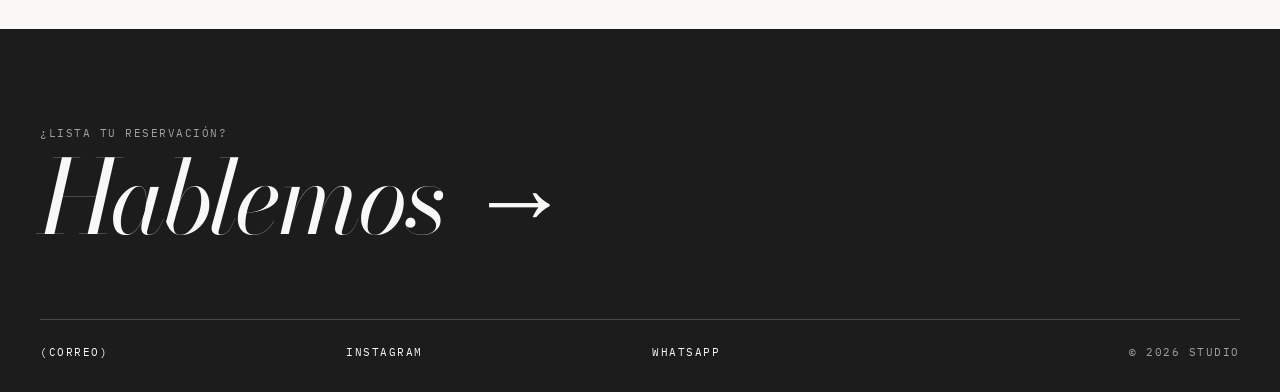
==== commit b3f9b168: "Add files via upload" ====
--- a/sobre-mi.html
+++ b/sobre-mi.html
@@ -1,152 +1,147 @@
 <!doctype html>
 <html lang="es">
-  <head>
-    <meta charset="utf-8" />
-    <meta name="viewport" content="width=device-width, initial-scale=1" />
-    <title>Sobre mí — Sara</title>
-    <meta
-      name="description"
-      content="Conoce a Sara: community manager, estratega de marketing y productora audiovisual."
-    />
-    <meta property="og:title" content="Sobre mí — Sara" />
-    <meta property="og:description" content="La historia y el método detrás de cada proyecto." />
-    <link rel="icon" href="assets/favicon.ico" type="image/x-icon" />
 
-    <!-- Tipografías de Google Fonts -->
-    <link rel="preconnect" href="https://fonts.googleapis.com" />
-    <link rel="preconnect" href="https://fonts.gstatic.com" crossorigin />
-    <link
-      rel="stylesheet"
-      href="https://fonts.googleapis.com/css2?family=Bodoni+Moda:ital,opsz,wght@0,6..96,400;0,6..96,500;1,6..96,400&family=Hanken+Grotesk:wght@300;400;500&family=IBM+Plex+Mono:wght@400;500&display=swap"
-    />
+<head>
+  <meta charset="utf-8" />
+  <meta name="viewport" content="width=device-width, initial-scale=1" />
+  <title>Sobre mí — CRAZY</title>
+  <meta name="description"
+    content="Conoce a CRAZY: community manager, estratega de marketing y productora audiovisual." />
+  <meta property="og:title" content="Sobre mí — CRAZY" />
+  <meta property="og:description" content="La historia y el método detrás de cada proyecto." />
+  <link rel="icon" href="assets/favicon.ico" type="image/x-icon" />
 
-    <!-- Hoja de estilos principal -->
-    <link rel="stylesheet" href="styles.css" />
-  </head>
-  <body>
-    <!-- ================= CABECERA ================= -->
-    <header class="site-header">
-      <div class="container header-inner">
-        <a href="index.html" class="brand-logo">(nombre)</a>
+  <!-- Tipografías de Google Fonts -->
+  <link rel="preconnect" href="https://fonts.googleapis.com" />
+  <link rel="preconnect" href="https://fonts.gstatic.com" crossorigin />
+  <link rel="stylesheet"
+    href="https://fonts.googleapis.com/css2?family=Bodoni+Moda:ital,opsz,wght@0,6..96,400;0,6..96,500;1,6..96,400&family=Hanken+Grotesk:wght@300;400;500&family=IBM+Plex+Mono:wght@400;500&display=swap" />
 
-        <nav class="label desktop-nav" aria-label="Navegación principal">
-          <a href="proyectos.html" class="link-line">Proyectos</a>
-          <a href="servicios.html" class="link-line">Servicios</a>
-          <a href="sobre-mi.html" class="link-line active">Sobre mí</a>
-          <a href="contacto.html" class="link-line">Contacto</a>
-        </nav>
+  <!-- Hoja de estilos principal -->
+  <link rel="stylesheet" href="styles.css" />
+</head>
 
-        <div class="label desktop-cta">
-          <a href="propuesta.html" class="pill-cta">PROPUESTA ✳</a>
-        </div>
+<body>
+  <!-- ================= CABECERA ================= -->
+  <header class="site-header">
+    <div class="container header-inner">
+      <a href="index.html" class="brand-logo">(nombre)</a>
 
-        <button class="label menu-toggle" aria-label="Abrir menú" aria-expanded="false">Menú</button>
+      <nav class="label desktop-nav" aria-label="Navegación principal">
+        <a href="proyectos.html" class="link-line">Proyectos</a>
+        <a href="servicios.html" class="link-line">Servicios</a>
+        <a href="sobre-mi.html" class="link-line active">Sobre mí</a>
+        <a href="contacto.html" class="link-line">Contacto</a>
+      </nav>
+
+      <div class="label desktop-cta">
+        <a href="propuesta.html" class="pill-cta">PROPUESTA ✳</a>
       </div>
 
-      <div class="mobile-menu">
-        <nav class="mobile-nav-list">
-          <a href="proyectos.html" class="display animate-rise mobile-nav-link" style="animation-delay: 0ms">Proyectos</a>
-          <a href="servicios.html" class="display animate-rise mobile-nav-link" style="animation-delay: 70ms">Servicios</a>
-          <a href="sobre-mi.html" class="display animate-rise mobile-nav-link" style="animation-delay: 140ms">Sobre mí</a>
-          <a href="contacto.html" class="display animate-rise mobile-nav-link" style="animation-delay: 210ms">Contacto</a>
-          <a href="propuesta.html" class="display animate-rise mobile-nav-link" style="animation-delay: 280ms">Propuesta</a>
-        </nav>
-      </div>
-    </header>
+      <button class="label menu-toggle" aria-label="Abrir menú" aria-expanded="false">Menú</button>
+    </div>
 
-    <!-- ================= CONTENIDO PRINCIPAL ================= -->
-    <main>
-      <div class="container page-wrapper">
-        <div class="about-grid">
-          <div class="about-left">
-            <p class="label text-muted">Sobre mí</p>
-            <h1 class="display page-giant-title">Hola, soy <em>*.</em></h1>
+    <div class="mobile-menu">
+      <nav class="mobile-nav-list">
+        <a href="proyectos.html" class="display animate-rise mobile-nav-link" style="animation-delay: 0ms">Proyectos</a>
+        <a href="servicios.html" class="display animate-rise mobile-nav-link"
+          style="animation-delay: 70ms">Servicios</a>
+        <a href="sobre-mi.html" class="display animate-rise mobile-nav-link" style="animation-delay: 140ms">Sobre mí</a>
+        <a href="contacto.html" class="display animate-rise mobile-nav-link" style="animation-delay: 210ms">Contacto</a>
+        <a href="propuesta.html" class="display animate-rise mobile-nav-link"
+          style="animation-delay: 280ms">Propuesta</a>
+      </nav>
+    </div>
+  </header>
 
-            <div class="reveal about-bio">
-              <p style="margin: 0">
-                Soy community manager, especialista en marketing y productora audiovisual. Trabajo con marcas que
-                tienen algo valioso que decir pero todavía no encuentran la forma correcta de mostrarlo.
-              </p>
-              <p style="margin: 0">
-                Mi método es simple: escuchar, ordenar y producir. Estrategia clara, comunidad cuidada e imágenes con
-                alma de cine. Como el servicio de un buen hotel: no se nota el esfuerzo, solo la experiencia.
-              </p>
-            </div>
-          </div>
+  <!-- ================= CONTENIDO PRINCIPAL ================= -->
+  <main>
+    <div class="container page-wrapper">
+      <div class="about-grid">
+        <div class="about-left">
+          <p class="label text-muted">Sobre mí</p>
+          <h1 class="display page-giant-title">Hola, soy <em>*.</em></h1>
 
-          <div class="about-right">
-            <img
-              src="assets/sara-hero.jpg"
-              alt="Retrato de Sara"
-              width="1200"
-              height="1600"
-              class="photo about-portrait"
-            />
-            <div class="seal about-seal">
-              <svg viewBox="0 0 200 200">
-                <defs>
-                  <path id="seal-circle-about" d="M100,100 m-78,0 a78,78 0 1,1 156,0 a78,78 0 1,1 -156,0" />
-                </defs>
-                <text>
-                  <textPath href="#seal-circle-about">
-                    Escuchar · Ordenar · Producir · Escuchar · Ordenar · Producir ·
-                  </textPath>
-                </text>
-              </svg>
-              <span class="seal-center">*</span>
-            </div>
+          <div class="reveal about-bio">
+            <p style="margin: 0">
+              Soy community manager, especialista en marketing y productora audiovisual. Trabajo con marcas que
+              tienen algo valioso que decir pero todavía no encuentran la forma correcta de mostrarlo.
+            </p>
+            <p style="margin: 0">
+              Mi método es simple: escuchar, ordenar y producir. Estrategia clara, comunidad cuidada e imágenes con
+              alma de cine. Como el servicio de un buen hotel: no se nota el esfuerzo, solo la experiencia.
+            </p>
           </div>
         </div>
 
-        <!-- Línea de tiempo (Trayectoria) -->
-        <section class="timeline-section">
-          <p class="label text-muted" style="margin-bottom: 2rem">Trayectoria</p>
-
-          <div class="reveal timeline-row" style="transition-delay: 0ms">
-            <span class="display timeline-year">2019</span>
-            <span class="timeline-text">Primeros proyectos de contenido para marcas locales</span>
+        <div class="about-right">
+          <img src="assets/CRAZY-hero.jpg" alt="Retrato de CRAZY" width="1200" height="1600"
+            class="photo about-portrait" />
+          <div class="seal about-seal">
+            <svg viewBox="0 0 200 200">
+              <defs>
+                <path id="seal-circle-about" d="M100,100 m-78,0 a78,78 0 1,1 156,0 a78,78 0 1,1 -156,0" />
+              </defs>
+              <text>
+                <textPath href="#seal-circle-about">
+                  Escuchar · Ordenar · Producir · Escuchar · Ordenar · Producir ·
+                </textPath>
+              </text>
+            </svg>
+            <span class="seal-center">*</span>
           </div>
-
-          <div class="reveal timeline-row" style="transition-delay: 80ms">
-            <span class="display timeline-year">2021</span>
-            <span class="timeline-text">Producción audiovisual para moda y gastronomía</span>
-          </div>
-
-          <div class="reveal timeline-row" style="transition-delay: 160ms">
-            <span class="display timeline-year">2023</span>
-            <span class="timeline-text">Estudio propio: estrategia + comunidad + cámara</span>
-          </div>
-
-          <div class="reveal timeline-row" style="transition-delay: 240ms">
-            <span class="display timeline-year">2026</span>
-            <span class="timeline-text">Trabajando con marcas en todo el mundo</span>
-          </div>
-        </section>
-      </div>
-    </main>
-
-    <!-- ================= PIE DE PÁGINA ================= -->
-    <footer class="site-footer">
-      <div class="container footer-inner">
-        <p class="label footer-kicker">¿Lista tu reservación?</p>
-        <a href="contacto.html" class="display footer-giant-link">
-          Hablemos <span class="footer-arrow">→</span>
-        </a>
-
-        <div class="label footer-bottom">
-          <a href="mailto:hola@sara.studio" class="link-line" style="width: fit-content">(CORREO)</a>
-          <a href="https://instagram.com/" target="_blank" rel="noreferrer" class="link-line" style="width: fit-content">
-            Instagram
-          </a>
-          <a href="https://wa.me/" target="_blank" rel="noreferrer" class="link-line" style="width: fit-content">
-            WhatsApp
-          </a>
-          <span class="footer-copy">© 2026 STUDIO</span>
         </div>
       </div>
-    </footer>
 
-    <script src="main.js"></script>
-  </body>
-</html>
+      <!-- Línea de tiempo (Trayectoria) -->
+      <section class="timeline-section">
+        <p class="label text-muted" style="margin-bottom: 2rem">Trayectoria</p>
 
+        <div class="reveal timeline-row" style="transition-delay: 0ms">
+          <span class="display timeline-year">2019</span>
+          <span class="timeline-text">Primeros proyectos de contenido para marcas locales</span>
+        </div>
+
+        <div class="reveal timeline-row" style="transition-delay: 80ms">
+          <span class="display timeline-year">2021</span>
+          <span class="timeline-text">Producción audiovisual para moda y gastronomía</span>
+        </div>
+
+        <div class="reveal timeline-row" style="transition-delay: 160ms">
+          <span class="display timeline-year">2023</span>
+          <span class="timeline-text">Estudio propio: estrategia + comunidad + cámara</span>
+        </div>
+
+        <div class="reveal timeline-row" style="transition-delay: 240ms">
+          <span class="display timeline-year">2026</span>
+          <span class="timeline-text">Trabajando con marcas en todo el mundo</span>
+        </div>
+      </section>
+    </div>
+  </main>
+
+  <!-- ================= PIE DE PÁGINA ================= -->
+  <footer class="site-footer">
+    <div class="container footer-inner">
+      <p class="label footer-kicker">¿Lista tu reservación?</p>
+      <a href="contacto.html" class="display footer-giant-link">
+        Hablemos <span class="footer-arrow">→</span>
+      </a>
+
+      <div class="label footer-bottom">
+        <a href="mailto:hola@CRAZY.studio" class="link-line" style="width: fit-content">(CORREO)</a>
+        <a href="https://instagram.com/" target="_blank" rel="noreferrer" class="link-line" style="width: fit-content">
+          Instagram
+        </a>
+        <a href="https://wa.me/" target="_blank" rel="noreferrer" class="link-line" style="width: fit-content">
+          WhatsApp
+        </a>
+        <span class="footer-copy">© 2026 STUDIO</span>
+      </div>
+    </div>
+  </footer>
+
+  <script src="main.js"></script>
+</body>
+
+</html>
